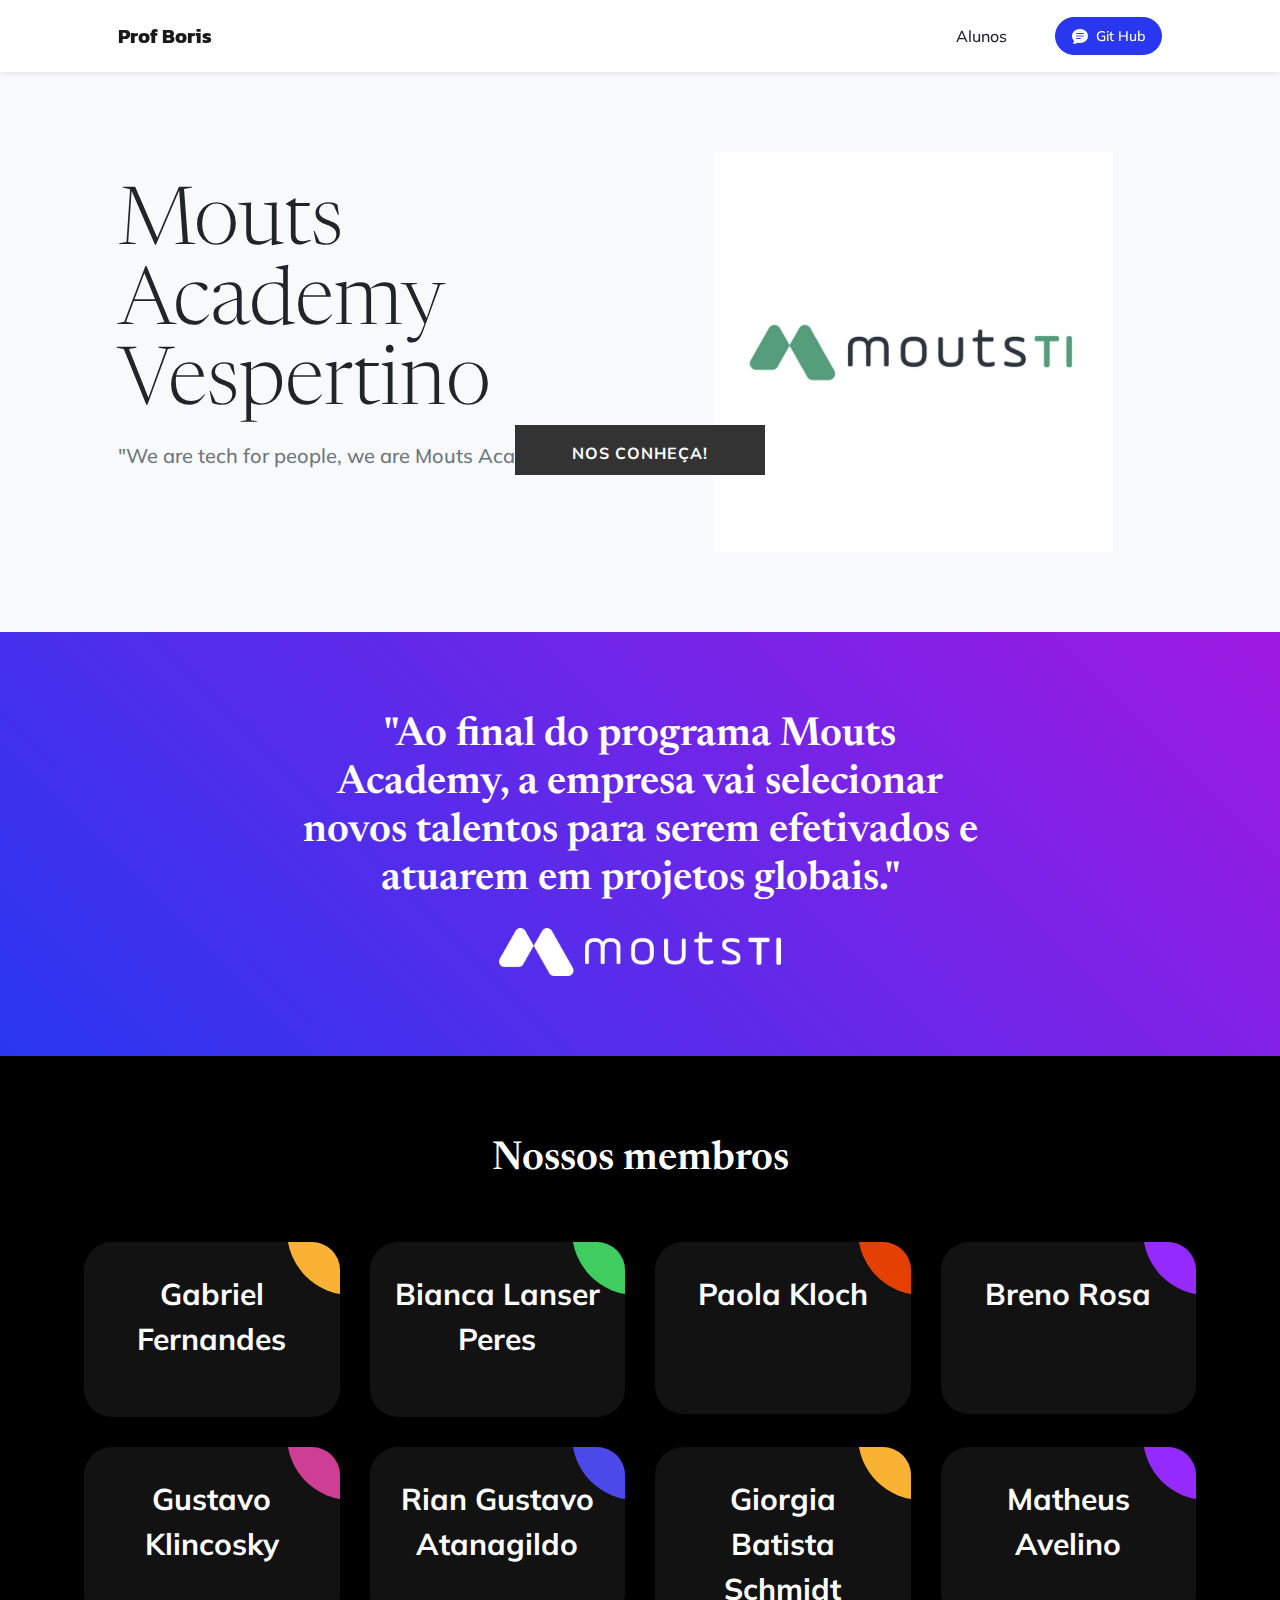
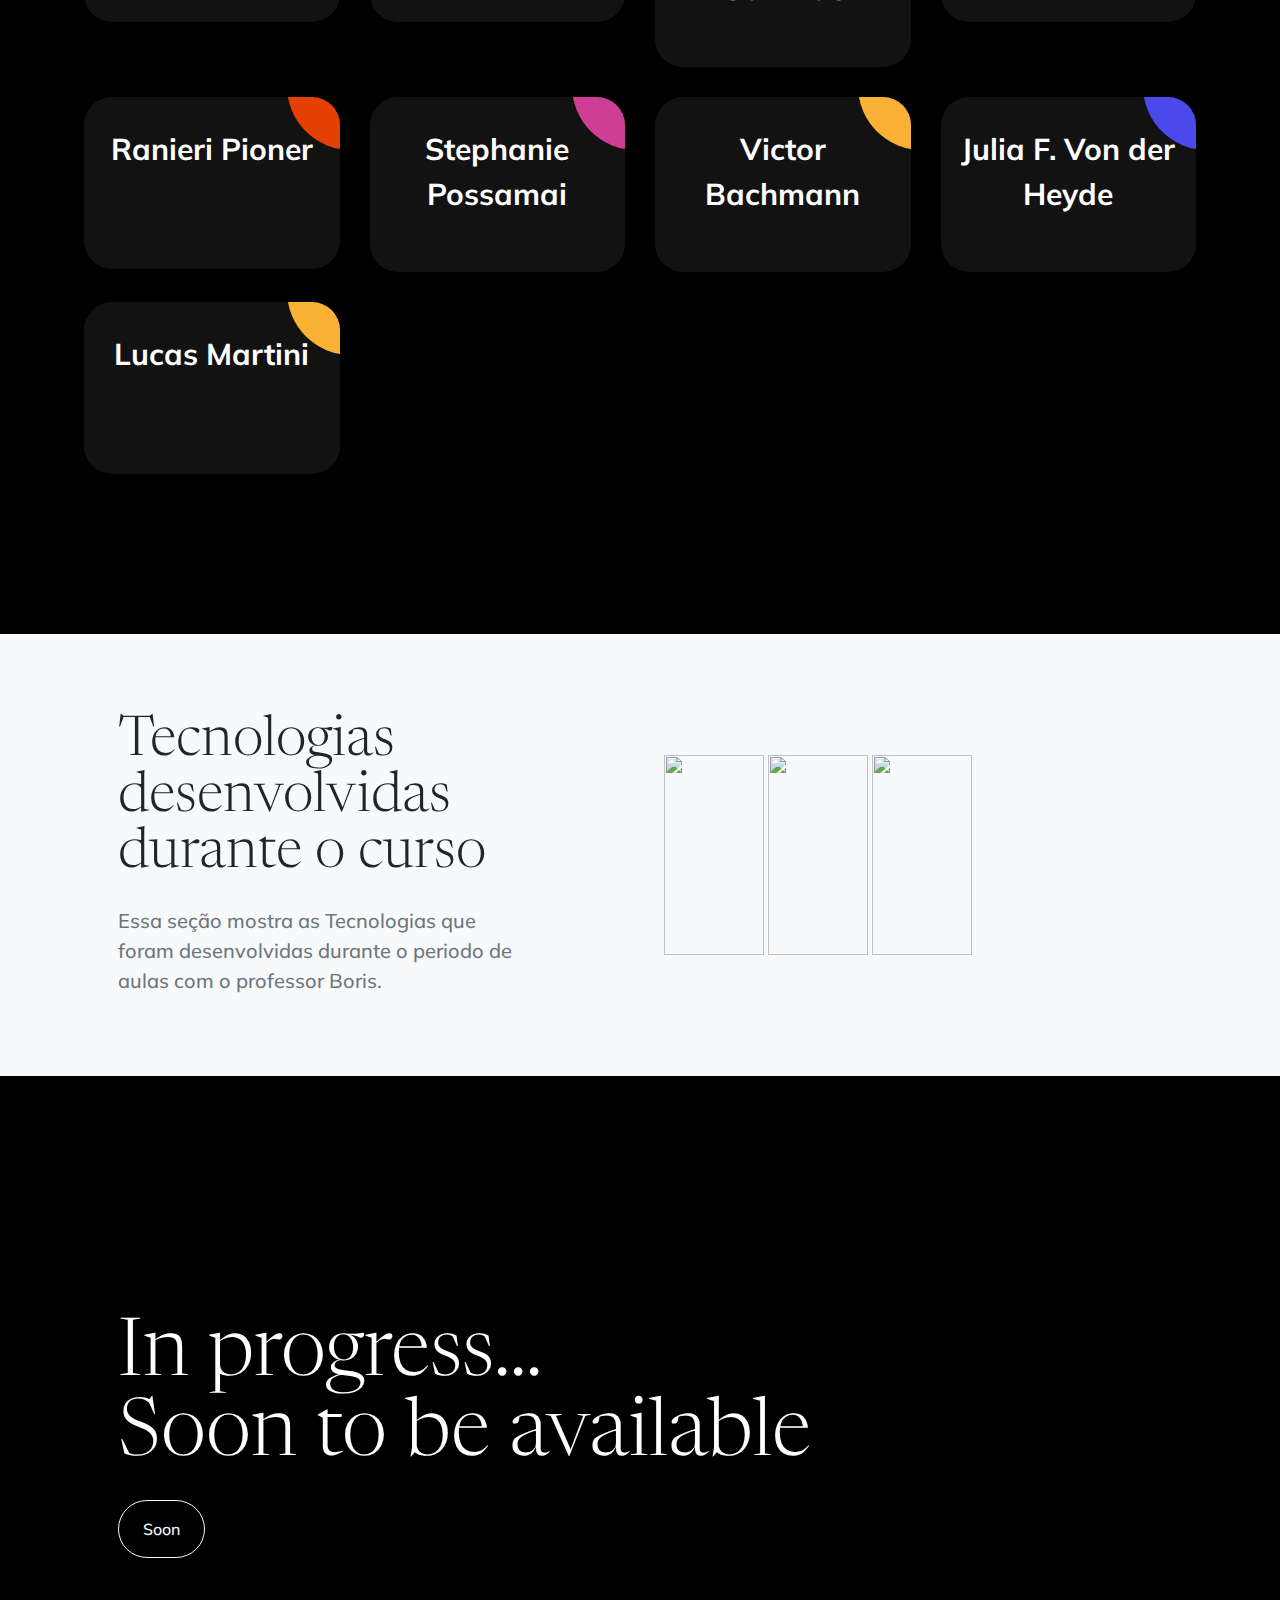
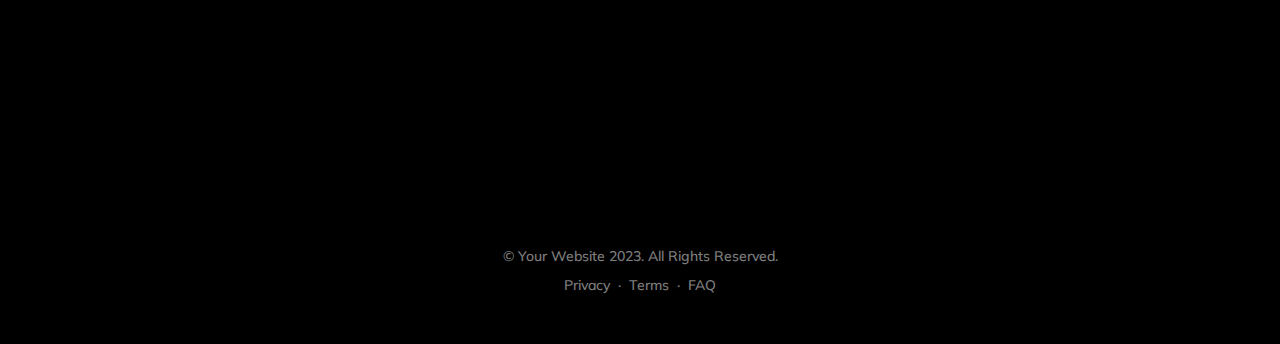
==== index.html @ e44d29c8 "style: initial commit" ====
<!DOCTYPE html>
<html lang="en">
    <head>
        <meta charset="utf-8" />
        <meta name="viewport" content="width=device-width, initial-scale=1, shrink-to-fit=no" />
        <meta name="description" content="" />
        <meta name="author" content="Gabriel Fernandes, Paola Kloch, Bianca Lanser Peres" />
        <title>Mouts Academy</title>
        <link rel="icon" type="image/x-icon" href="assets/img/moutslogo.jpg" />
        <!-- Bootstrap icons-->
        <link href="https://cdn.jsdelivr.net/npm/bootstrap-icons@1.5.0/font/bootstrap-icons.css" rel="stylesheet" />
        <!-- Google fonts-->
        <link rel="preconnect" href="https://fonts.gstatic.com" />
        <link href="https://fonts.googleapis.com/css2?family=Newsreader:ital,wght@0,600;1,600&amp;display=swap" rel="stylesheet" />
        <link href="https://fonts.googleapis.com/css2?family=Mulish:ital,wght@0,300;0,500;0,600;0,700;1,300;1,500;1,600;1,700&amp;display=swap" rel="stylesheet" />
        <link href="https://fonts.googleapis.com/css2?family=Kanit:ital,wght@0,400;1,400&amp;display=swap" rel="stylesheet" />
        <link rel="stylesheet" type='text/css' href="https://cdn.jsdelivr.net/gh/devicons/devicon@latest/devicon.min.css" />

        <!-- Core theme CSS (includes Bootstrap)-->
        <link href="css/styles.css" rel="stylesheet" />
    </head>
    <body id="page-top">
        <!-- Navigation-->
        <nav class="navbar navbar-expand-lg navbar-light fixed-top shadow-sm" id="mainNav">
            <div class="container px-5">
                <a class="navbar-brand fw-bold" href="#page-top">Prof Boris</a>
                <button class="navbar-toggler" type="button" data-bs-toggle="collapse" data-bs-target="#navbarResponsive" aria-controls="navbarResponsive" aria-expanded="false" aria-label="Toggle navigation">
                    Mais
                    <i class="bi-list"></i>
                </button>
                <div class="collapse navbar-collapse" id="navbarResponsive">
                    <ul class="navbar-nav ms-auto me-4 my-3 my-lg-0">
                        <li class="nav-item"><a class="nav-link me-lg-3" href="#students">Alunos</a></li>
                    </ul>
                    <button class="btn btn-primary rounded-pill px-3 mb-2 mb-lg-0" data-bs-toggle="modal" data-bs-target="#feedbackModal">
                        <span class="d-flex align-items-center">
                            <i class="bi-chat-text-fill me-2"></i>
                            <span class="small">Git Hub</span>
                        </span>
                    </button>
                </div>
            </div>
        </nav>
        <!-- Mashead header-->
        <header class="masthead">
            <div class="container px-5">
                <div class="row gx-5 align-items-center">
                    <div class="col-lg-6">
                        <!-- Mashead text and app badges-->
                        <div class="mb-5 mb-lg-0 text-center text-lg-start">
                            <h1 class="display-1 lh-1 mb-3">Mouts Academy Vespertino</h1>
                            <p class="lead fw-normal text-muted mb-5">"We are tech for people, we are Mouts Academy"</p>
                            <div class="d-flex flex-column flex-lg-row align-items-center">
                                <div class="wrapper">
                                    <div class="link_wrapper">
                                      <a href="#students" id="main-btn">Nos conheça!</a>
                                      <div class="icon">
                                        <svg xmlns="http://www.w3.org/2000/svg" viewBox="0 0 268.832 268.832">
                                          <path d="M265.17 125.577l-80-80c-4.88-4.88-12.796-4.88-17.677 0-4.882 4.882-4.882 12.796 0 17.678l58.66 58.66H12.5c-6.903 0-12.5 5.598-12.5 12.5 0 6.903 5.597 12.5 12.5 12.5h213.654l-58.66 58.662c-4.88 4.882-4.88 12.796 0 17.678 2.44 2.44 5.64 3.66 8.84 3.66s6.398-1.22 8.84-3.66l79.997-80c4.883-4.882 4.883-12.796 0-17.678z"/>
                                        </svg>
                                      </div>
                                    </div>
                                    
                                  </div>
                            </div>
                        </div>
                    </div>
                    <div class="col-lg-6 d-flex justify-content-center">
                        <!-- Masthead device mockup feature-->
                        <img class="logo" src="./assets/img/moutslogo.jpg" alt="">
                    </div>
                </div>
            </div>
        </header>
        <!-- Quote/testimonial aside-->
        <aside class="text-center bg-gradient-primary-to-secondary">
            <div class="container px-5">
                <div class="row gx-5 justify-content-center">
                    <div class="col-xl-8">
                        <div class="h2 fs-1 text-white mb-4">"Ao final do programa Mouts Academy, a empresa vai selecionar novos talentos para serem efetivados e atuarem em projetos globais."</div>
                        <img src="assets/img/mouts-logo.png" alt="..." style="height: 3rem" />
                    </div>
                </div>
            </div>
        </aside>
        <!-- App features section-->
        <section class="text-center" id="students">
            <h1 class="text-white">Nossos membros</h1>
            <div class="ag-format-container">
                <div class="ag-courses_box">
                  <div class="ag-courses_item">
                    <a href="#" class="ag-courses-item_link">
                      <div class="ag-courses-item_bg"></div>
              
                      <div class="ag-courses-item_title">
                        Gabriel Fernandes
                      </div>
                    </a>
                  </div>
              
                  <div class="ag-courses_item">
                    <a href="#" class="ag-courses-item_link">
                      <div class="ag-courses-item_bg"></div>
              
                      <div class="ag-courses-item_title">
                        Bianca Lanser Peres
                      </div>
                    </a>
                  </div>
              
                  <div class="ag-courses_item">
                    <a href="#" class="ag-courses-item_link">
                      <div class="ag-courses-item_bg"></div>
              
                      <div class="ag-courses-item_title">
                        Paola Kloch
                      </div>
                    </a>
                  </div>
              
                  <div class="ag-courses_item">
                    <a href="#" class="ag-courses-item_link">
                      <div class="ag-courses-item_bg"></div>
                      <div class="ag-courses-item_title">
                        Breno Rosa
                      </div>
                    </a>
                  </div>
              
                  <div class="ag-courses_item">
                    <a href="#" class="ag-courses-item_link">
                      <div class="ag-courses-item_bg"></div>
                      <div class="ag-courses-item_title">
                        Gustavo Klincosky
                      </div>
                    </a>
                  </div>
              
                  <div class="ag-courses_item">
                    <a href="#" class="ag-courses-item_link">
                      <div class="ag-courses-item_bg"></div>
                      <div class="ag-courses-item_title">
                        Rian Gustavo Atanagildo
                      </div>
                    </a>
                  </div>
              
                  <div class="ag-courses_item">
                    <a href="#" class="ag-courses-item_link">
                      <div class="ag-courses-item_bg">
                      </div>
                      <div class="ag-courses-item_title">
                        Giorgia Batista Schmidt
                      </div>
                    </a>
                  </div>
              
                  <div class="ag-courses_item">
                    <a href="#" class="ag-courses-item_link">
                      <div class="ag-courses-item_bg"></div>
                      <div class="ag-courses-item_title">
                        Matheus Avelino
                      </div>
                    </a>
                  </div>
                  <div class="ag-courses_item">
                    <a href="#" class="ag-courses-item_link">
                      <div class="ag-courses-item_bg"></div>
                      <div class="ag-courses-item_title">
                        Ranieri Pioner
                      </div>
                    </a>
                  </div>
              
                  <div class="ag-courses_item">
                    <a href="#" class="ag-courses-item_link">
                      <div class="ag-courses-item_bg"></div>
                      <div class="ag-courses-item_title">
                        Stephanie Possamai
                      </div>
                    </a>
                  </div>
              
                  <div class="ag-courses_item">
                    <a href="#" class="ag-courses-item_link">
                      <div class="ag-courses-item_bg">
                      </div>
                      <div class="ag-courses-item_title">
                        Victor Bachmann
                      </div>
                    </a>
                  </div>
              
                  <div class="ag-courses_item">
                    <a href="#" class="ag-courses-item_link">
                      <div class="ag-courses-item_bg"></div>
              
                      <div class="ag-courses-item_title">
                        Julia F. Von der Heyde
                      </div>
                    </a>
                  </div>
                  <div class="ag-courses_item">
                    <a href="#" class="ag-courses-item_link">
                      <div class="ag-courses-item_bg"></div>
              
                      <div class="ag-courses-item_title">
                        Lucas Martini
                      </div>
                    </a>
                  </div>
              
                </div>
              </div>
        </section>
        <!-- Basic features section-->
        <section class="bg-light">
            <div class="container px-5">
                <div class="row gx-5 align-items-center justify-content-center justify-content-lg-between">
                    <div class="col-12 col-lg-5">
                        <h2 class="display-4 lh-1 mb-4">Tecnologias desenvolvidas durante o curso</h2>
                        <p class="lead fw-normal text-muted mb-5 mb-lg-0">Essa seção mostra as Tecnologias que foram desenvolvidas durante o periodo de aulas com o professor Boris.</p>
                    </div>
                    <div class="col-sm-8 col-md-6">
                        <img class="myicon" src="https://cdn.jsdelivr.net/gh/devicons/devicon@latest/icons/html5/html5-original.svg" />
                        <img class="myicon"src="https://cdn.jsdelivr.net/gh/devicons/devicon@latest/icons/css3/css3-original.svg" />

                        <img class="myicon" src="https://cdn.jsdelivr.net/gh/devicons/devicon@latest/icons/javascript/javascript-original.svg" />

                    </div>
                </div>
            </div>
        </section>
        <!-- Call to action section-->
        <section class="cta">
            <div class="cta-content">
                <div class="container px-5">
                    <h2 class="text-white display-1 lh-1 mb-4">
                        In progress...
                        <br />
                        Soon to be available
                    </h2>
                    <a class="btn btn-outline-light py-3 px-4 rounded-pill" href="#" target="">Soon</a>
                </div>
            </div>
        </section>
        <!-- App badge section-->
        <!-- Footer-->
        <footer class="bg-black text-center py-5">
            <div class="container px-5">
                <div class="text-white-50 small">
                    <div class="mb-2">&copy; Your Website 2023. All Rights Reserved.</div>
                    <a href="#!">Privacy</a>
                    <span class="mx-1">&middot;</span>
                    <a href="#!">Terms</a>
                    <span class="mx-1">&middot;</span>
                    <a href="#!">FAQ</a>
                </div>
            </div>
        </footer>
        <!-- Feedback Modal-->
        <!-- Bootstrap core JS-->
        <script src="https://cdn.jsdelivr.net/npm/bootstrap@5.2.3/dist/js/bootstrap.bundle.min.js"></script>
        <!-- Core theme JS-->
        <script src="js/scripts.js"></script>
        <!-- * * * * * * * * * * * * * * * * * * * * * * * * * * * * * * * * * * * * * * * *-->
        <!-- * *                               SB Forms JS                               * *-->
        <!-- * * Activate your form at https://startbootstrap.com/solution/contact-forms * *-->
        <!-- * * * * * * * * * * * * * * * * * * * * * * * * * * * * * * * * * * * * * * * *-->
        <script src="https://cdn.startbootstrap.com/sb-forms-latest.js"></script>
    </body>
</html>
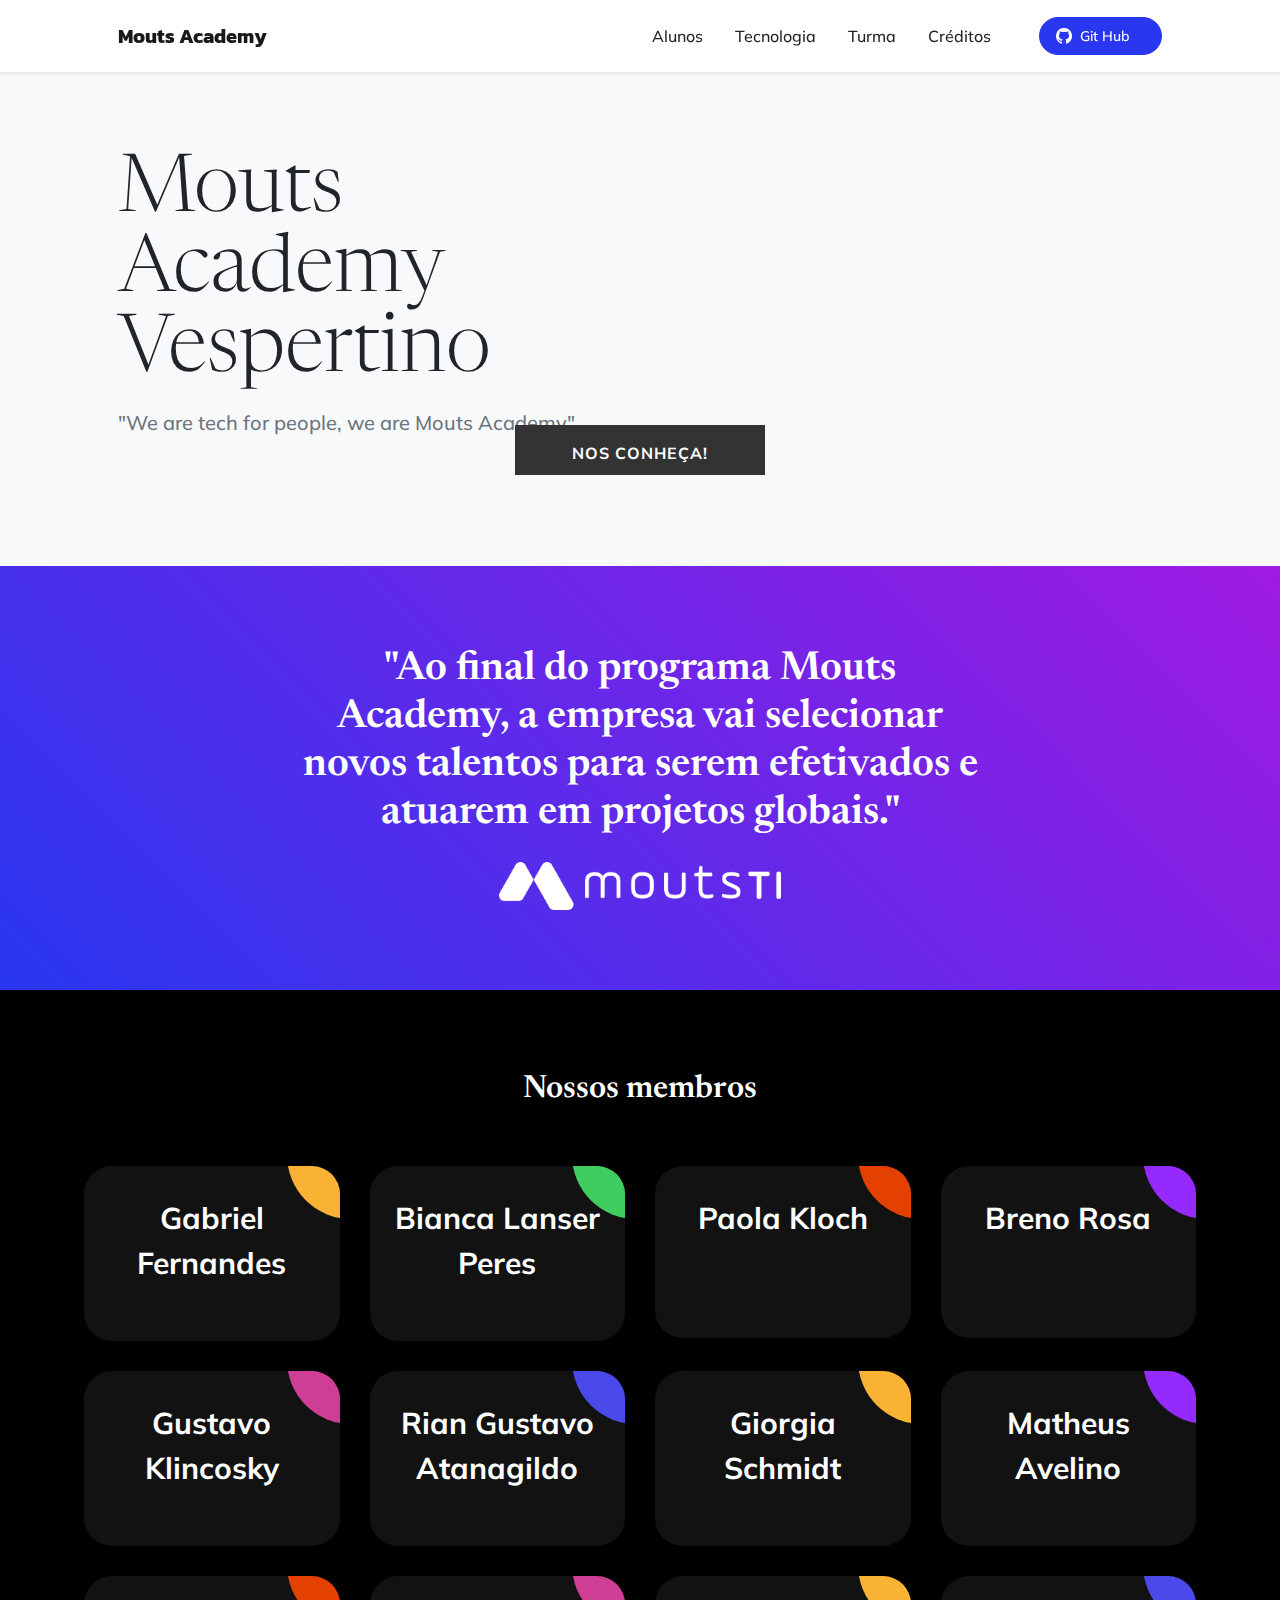
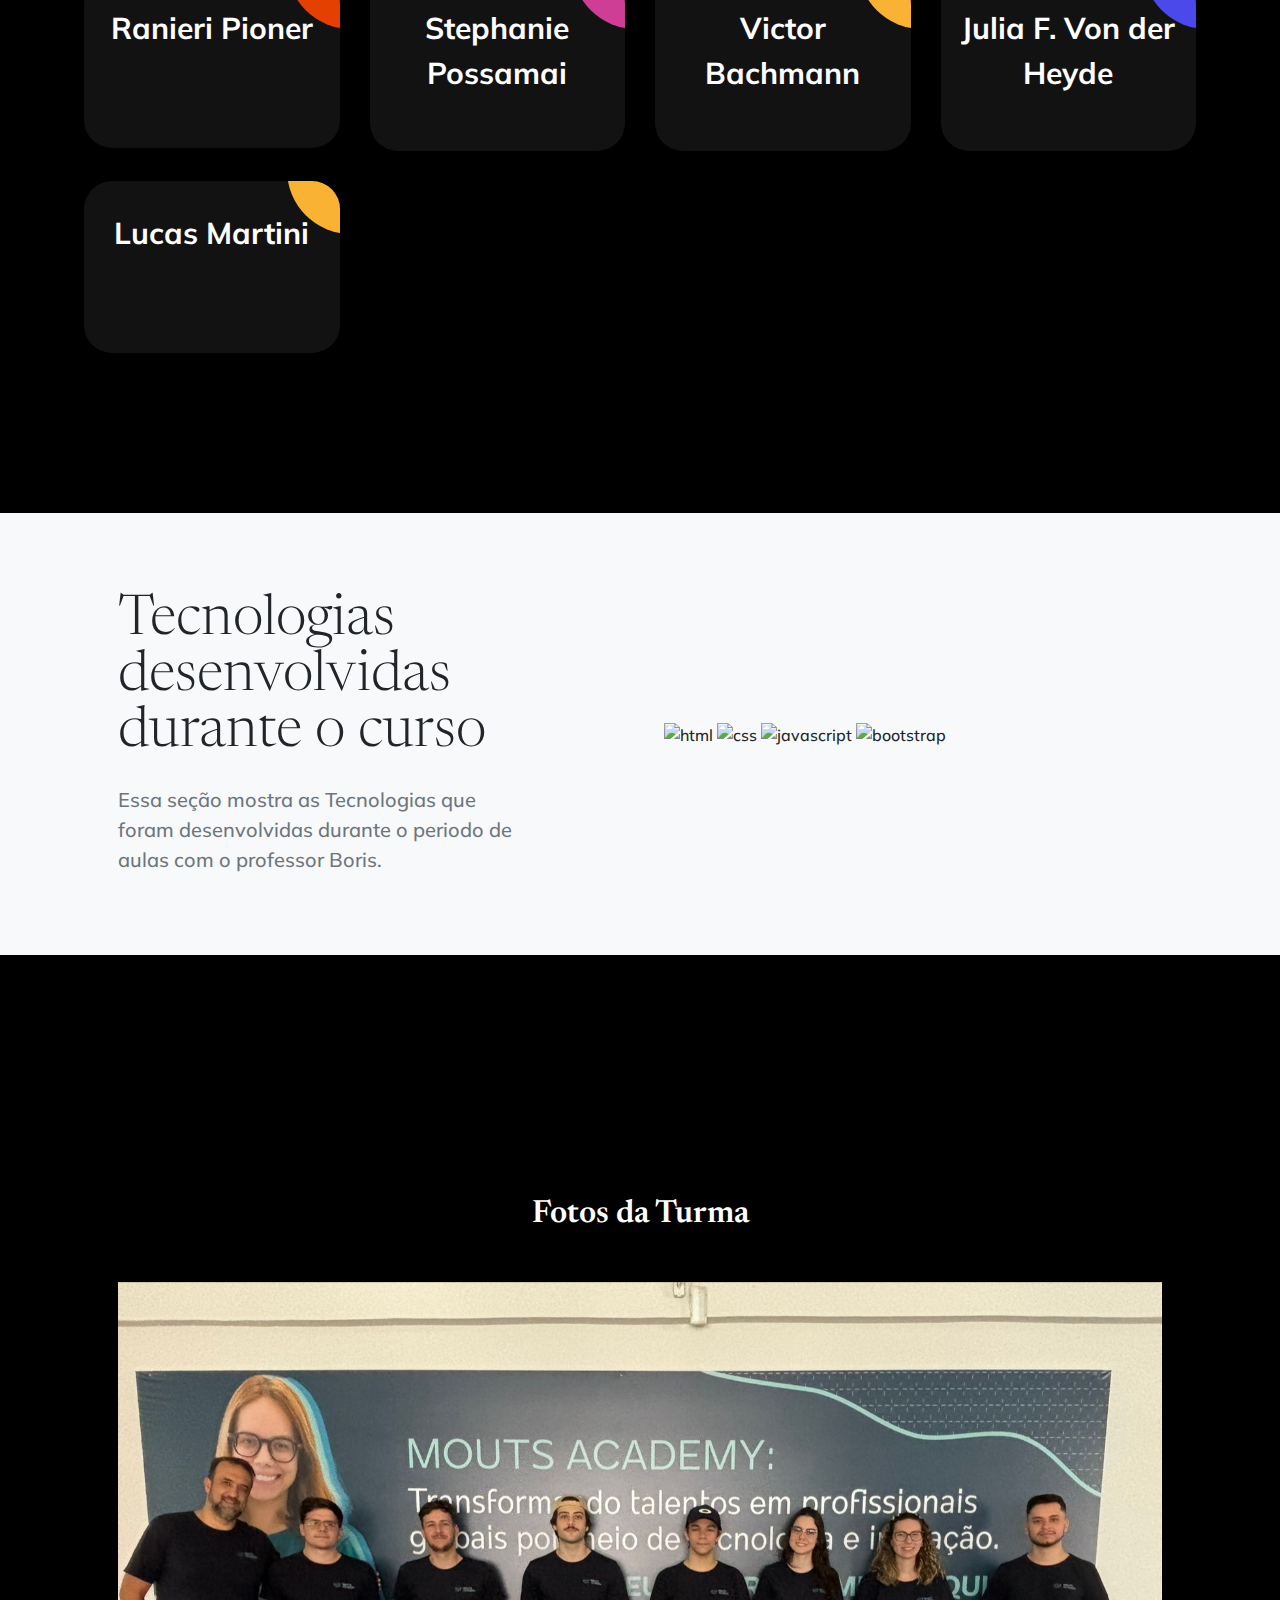
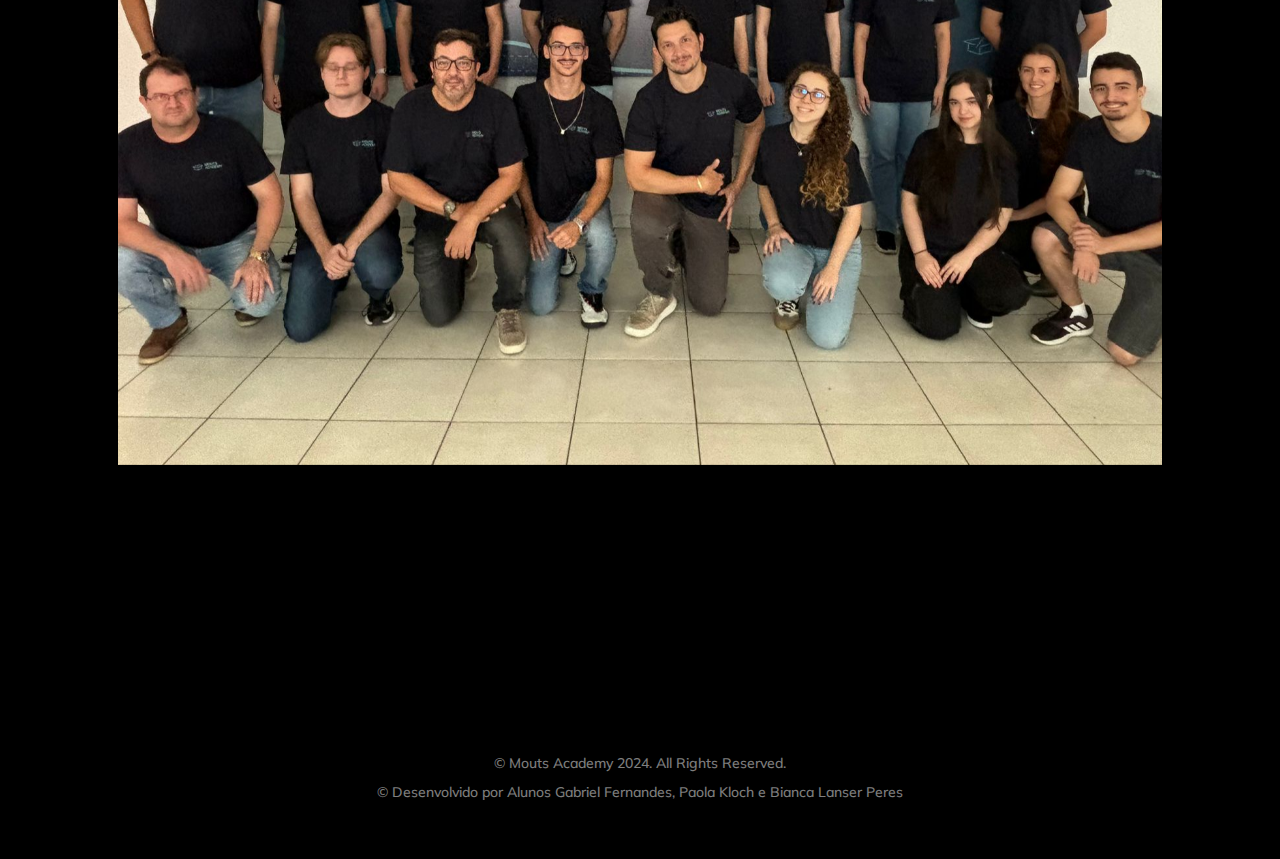
==== commit 8064c2c0: "pages" ====
--- a/index.html
+++ b/index.html
@@ -1,272 +1,252 @@
 <!DOCTYPE html>
-<html lang="en">
-    <head>
-        <meta charset="utf-8" />
-        <meta name="viewport" content="width=device-width, initial-scale=1, shrink-to-fit=no" />
-        <meta name="description" content="" />
-        <meta name="author" content="Gabriel Fernandes, Paola Kloch, Bianca Lanser Peres" />
-        <title>Mouts Academy</title>
-        <link rel="icon" type="image/x-icon" href="assets/img/moutslogo.jpg" />
-        <!-- Bootstrap icons-->
-        <link href="https://cdn.jsdelivr.net/npm/bootstrap-icons@1.5.0/font/bootstrap-icons.css" rel="stylesheet" />
-        <!-- Google fonts-->
-        <link rel="preconnect" href="https://fonts.gstatic.com" />
-        <link href="https://fonts.googleapis.com/css2?family=Newsreader:ital,wght@0,600;1,600&amp;display=swap" rel="stylesheet" />
-        <link href="https://fonts.googleapis.com/css2?family=Mulish:ital,wght@0,300;0,500;0,600;0,700;1,300;1,500;1,600;1,700&amp;display=swap" rel="stylesheet" />
-        <link href="https://fonts.googleapis.com/css2?family=Kanit:ital,wght@0,400;1,400&amp;display=swap" rel="stylesheet" />
-        <link rel="stylesheet" type='text/css' href="https://cdn.jsdelivr.net/gh/devicons/devicon@latest/devicon.min.css" />
-
-        <!-- Core theme CSS (includes Bootstrap)-->
-        <link href="css/styles.css" rel="stylesheet" />
-    </head>
-    <body id="page-top">
-        <!-- Navigation-->
-        <nav class="navbar navbar-expand-lg navbar-light fixed-top shadow-sm" id="mainNav">
-            <div class="container px-5">
-                <a class="navbar-brand fw-bold" href="#page-top">Prof Boris</a>
-                <button class="navbar-toggler" type="button" data-bs-toggle="collapse" data-bs-target="#navbarResponsive" aria-controls="navbarResponsive" aria-expanded="false" aria-label="Toggle navigation">
-                    Mais
-                    <i class="bi-list"></i>
-                </button>
-                <div class="collapse navbar-collapse" id="navbarResponsive">
-                    <ul class="navbar-nav ms-auto me-4 my-3 my-lg-0">
-                        <li class="nav-item"><a class="nav-link me-lg-3" href="#students">Alunos</a></li>
-                    </ul>
-                    <button class="btn btn-primary rounded-pill px-3 mb-2 mb-lg-0" data-bs-toggle="modal" data-bs-target="#feedbackModal">
+<html lang="pt-br">
+<head>
+    <meta charset="utf-8" />
+    <meta name="viewport" content="width=device-width, initial-scale=1, shrink-to-fit=no" />
+    <meta name="description" content="A Mouts Academy oferece treinamentos e programas de desenvolvimento em tecnologia, preparando alunos para oportunidades globais." />
+    <meta name="keywords" content="Mouts Academy, Mouts TI, Mouts, treinamento em tecnologia, desenvolvimento, educação, programação, aprendizado, cursos online, habilidades digitais, tecnologia da informação, inovação, carreira em tecnologia, transformação digital, certificação em TI, bootcamp, projetos de tecnologia, networking profissional, mentoria em tecnologia, competências técnicas, capacitação profissional, desenvolvimento de software, design de interfaces, inteligência artificial, ciência de dados, empreendedorismo digital, trabalho remoto, habilidades de programação, gestão de projetos, marketing digital, segurança cibernética" />
+    <meta name="author" content="Gabriel Fernandes, Paola Kloch, Bianca Lanser Peres" />
+    <meta property="og:image" content="https://encrypted-tbn0.gstatic.com/images?q=tbn:ANd9GcQzJHHLKTnDO93EitBZT8dxDH5F5cVsyZ_MMw&s">
+    <meta name="title" property="og:title" content="http://professorboris.com.br/">
+    <meta property="og:image:type" content="image/png">
+    <meta property="og:image:width" content="436">
+    <meta property="og:image:height" content="228">
+    <meta property="og:description" content="O programa do Mouts Academy oferece uma oportunidade única para formar desenvolvedores com o objetivo de trabalhar em projetos globais. Com 8 anos de mercado, a Mouts oferece uma série de serviços desde terceirização de serviços de software para auxiliar a sua empresa a construir um sistema moderno e competitivo.">
+    <meta name="msapplication-TileColor" content="#00a300">
+    <meta name="theme-color" content="#ffffff">
+    <title>Mouts Academy</title>
+    <link rel="icon" type="image/x-icon" href="/img/mouts_logo.ico" />
+    <link href="https://cdn.jsdelivr.net/npm/bootstrap-icons@1.5.0/font/bootstrap-icons.css" rel="stylesheet" />
+    <link rel="preconnect" href="https://fonts.gstatic.com" />
+    <link href="https://fonts.googleapis.com/css2?family=Newsreader:ital,wght@0,600;1,600&amp;display=swap" rel="stylesheet" />
+    <link href="https://fonts.googleapis.com/css2?family=Mulish:ital,wght@0,300;0,500;0,600;0,700;1,300;1,500;1,600;1,700&amp;display=swap" rel="stylesheet" />
+    <link href="https://fonts.googleapis.com/css2?family=Kanit:ital,wght@0,400;1,400&amp;display=swap" rel="stylesheet" />
+    <link rel="stylesheet" type='text/css' href="https://cdn.jsdelivr.net/gh/devicons/devicon@latest/devicon.min.css" />
+    <link href="css/styles.css" rel="stylesheet" type="text/css" />
+</head>
+<body id="page-top">
+    <nav class="navbar navbar-expand-lg navbar-light fixed-top shadow-sm" id="mainNav">
+        <div class="container px-5">
+            <a rel="noopener noreferrer" class="navbar-brand fw-bold" href="#page-top">Mouts Academy</a>
+            <button class="navbar-toggler" type="button" data-bs-toggle="collapse" data-bs-target="#navbarResponsive" aria-controls="navbarResponsive" aria-expanded="false" aria-label="Toggle navigation">
+                Mais
+                <i class="bi-list"></i>
+            </button>
+            <div class="collapse navbar-collapse" id="navbarResponsive">
+                <ul class="navbar-nav ms-auto me-4 my-3 my-lg-0">
+                    <li class="nav-item"><a rel="noopener noreferrer" class="nav-link me-lg-3" href="#students">Alunos</a></li>
+                    <li class="nav-item"><a rel="noopener noreferrer" class="nav-link me-lg-3" href="#tecnologia">Tecnologia</a></li>
+                    <li class="nav-item"><a rel="noopener noreferrer" class="nav-link me-lg-3" href="#turma">Turma</a></li>
+                    <li class="nav-item"><a rel="noopener noreferrer" class="nav-link me-lg-3" href="#creditos">Créditos</a></li>
+                </ul>
+                <button class="btn btn-primary rounded-pill px-3 mb-2 mb-lg-0" data-bs-toggle="modal" data-bs-target="#feedbackModal">
+                    <a rel="noopener noreferrer" class="nav-link me-lg-3" href="https://github.com/BiaLanser/mouts-portfolio-alunos-boris" target="_blank">
                         <span class="d-flex align-items-center">
-                            <i class="bi-chat-text-fill me-2"></i>
+                            <i class="bi-github me-2"></i>
                             <span class="small">Git Hub</span>
                         </span>
-                    </button>
-                </div>
-            </div>
-        </nav>
-        <!-- Mashead header-->
-        <header class="masthead">
-            <div class="container px-5">
-                <div class="row gx-5 align-items-center">
-                    <div class="col-lg-6">
-                        <!-- Mashead text and app badges-->
-                        <div class="mb-5 mb-lg-0 text-center text-lg-start">
-                            <h1 class="display-1 lh-1 mb-3">Mouts Academy Vespertino</h1>
-                            <p class="lead fw-normal text-muted mb-5">"We are tech for people, we are Mouts Academy"</p>
-                            <div class="d-flex flex-column flex-lg-row align-items-center">
-                                <div class="wrapper">
-                                    <div class="link_wrapper">
-                                      <a href="#students" id="main-btn">Nos conheça!</a>
-                                      <div class="icon">
+                    </a>
+                </button>
+            </div>
+        </div>
+    </nav>
+    <header class="masthead">
+        <div class="container px-5">
+            <div class="row gx-5 align-items-center">
+                <div class="col-lg-6">
+                    <div class="mb-5 mb-lg-0 text-center text-lg-start">
+                        <h1 class="display-1 lh-1 mb-3">Mouts Academy Vespertino</h1>
+                        <p class="lead fw-normal text-muted mb-5">"We are tech for people, we are Mouts Academy"</p>
+                        <div class="d-flex flex-column justify-content-center align-items-center">
+                            <div class="wrapper">
+                                <div class="link_wrapper">
+                                    <a rel="noopener noreferrer" href="#students" id="main-btn">Nos conheça!</a>
+                                    <div class="icon">
                                         <svg xmlns="http://www.w3.org/2000/svg" viewBox="0 0 268.832 268.832">
-                                          <path d="M265.17 125.577l-80-80c-4.88-4.88-12.796-4.88-17.677 0-4.882 4.882-4.882 12.796 0 17.678l58.66 58.66H12.5c-6.903 0-12.5 5.598-12.5 12.5 0 6.903 5.597 12.5 12.5 12.5h213.654l-58.66 58.662c-4.88 4.882-4.88 12.796 0 17.678 2.44 2.44 5.64 3.66 8.84 3.66s6.398-1.22 8.84-3.66l79.997-80c4.883-4.882 4.883-12.796 0-17.678z"/>
+                                            <path d="M265.17 125.577l-80-80c-4.88-4.88-12.796-4.88-17.677 0-4.882 4.882-4.882 12.796 0 17.678l58.66 58.66H12.5c-6.903 0-12.5 5.598-12.5 12.5 0 6.903 5.597 12.5 12.5 12.5h213.654l-58.66 58.662c-4.88 4.882-4.88 12.796 0 17.678 2.44 2.44 5.64 3.66 8.84 3.66s6.398-1.22 8.84-3.66l79.997-80c4.883-4.882 4.883-12.796 0-17.678z"/>
                                         </svg>
-                                      </div>
                                     </div>
-                                    
-                                  </div>
+                                </div>
                             </div>
                         </div>
                     </div>
-                    <div class="col-lg-6 d-flex justify-content-center">
-                        <!-- Masthead device mockup feature-->
-                        <img class="logo" src="./assets/img/moutslogo.jpg" alt="">
+                </div>
+                <div class="col-lg-6 mt-5 d-flex justify-content-center">
+                    <img src="./assets/img/logo verde.png" alt="">
+                </div>
+            </div>
+        </div>
+    </header>
+    <aside class="text-center bg-gradient-primary-to-secondary">
+        <div class="container px-5">
+            <div class="row gx-5 justify-content-center">
+                <div class="col-xl-8">
+                    <div class="h2 fs-1 text-white mb-4">"Ao final do programa Mouts Academy, a empresa vai selecionar novos talentos para serem efetivados e atuarem em projetos globais."</div>
+                    <img src="assets/img/mouts-logo.png" alt="..." style="height: 3rem" />
+                </div>
+            </div>
+        </div>
+    </aside>
+    <!-- App features section-->
+<section class="text-center" id="students" aria-labelledby="students-heading">
+  <h2 class="text-white" id="students-heading">Nossos membros</h2>
+  <div class="ag-format-container" role="group" aria-label="Lista de membros da Mouts Academy">
+      <div class="ag-courses_box">
+          <div class="ag-courses_item" role="listitem" aria-labelledby="member-gabriel">
+              <a rel="noopener noreferrer" target="_blank" href="#" class="ag-courses-item_link" aria-label="Detalhes sobre Gabriel Fernandes">
+                  <div class="ag-courses-item_bg"></div>
+                  <div class="ag-courses-item_title" id="member-gabriel">
+                      Gabriel Fernandes
+                  </div>
+              </a>
+          </div>
+          <div class="ag-courses_item" role="listitem" aria-labelledby="member-bianca">
+              <a rel="noopener noreferrer target="_blank"" href="#" class="ag-courses-item_link" aria-label="Detalhes sobre Bianca Lanser Peres">
+                  <div class="ag-courses-item_bg"></div>
+                  <div class="ag-courses-item_title" id="member-bianca">
+                      Bianca Lanser Peres
+                  </div>
+              </a>
+          </div>
+          <div class="ag-courses_item" role="listitem" aria-labelledby="member-paola">
+              <a rel="noopener noreferrer" href="#"  target="_blank" class="ag-courses-item_link" aria-label="Detalhes sobre Paola Kloch">
+                  <div class="ag-courses-item_bg"></div>
+                  <div class="ag-courses-item_title" id="member-paola">
+                      Paola Kloch
+                  </div>
+              </a>
+          </div>
+          <div class="ag-courses_item" role="listitem" aria-labelledby="member-breno">
+              <a rel="noopener noreferrer" href="#" target="_blank" class="ag-courses-item_link" aria-label="Detalhes sobre Breno Rosa">
+                  <div class="ag-courses-item_bg"></div>
+                  <div class="ag-courses-item_title" id="member-breno">
+                      Breno Rosa
+                  </div>
+              </a>
+          </div>
+          <div class="ag-courses_item" role="listitem" aria-labelledby="member-gustavo">
+              <a rel="noopener noreferrer" href="./alunos/Gustavo/Gustavo.html" target="_blank" class="ag-courses-item_link" aria-label="Detalhes sobre Gustavo Klincosky">
+                  <div class="ag-courses-item_bg"></div>
+                  <div class="ag-courses-item_title" id="member-gustavo">
+                      Gustavo Klincosky
+                  </div>
+              </a>
+          </div>
+          <div class="ag-courses_item" role="listitem" aria-labelledby="member-rian">
+              <a rel="noopener noreferrer" target="_blank" href="#" class="ag-courses-item_link" aria-label="Detalhes sobre Rian Gustavo Atanagildo">
+                  <div class="ag-courses-item_bg"></div>
+                  <div class="ag-courses-item_title" id="member-rian">
+                      Rian Gustavo Atanagildo
+                  </div>
+              </a>
+          </div>
+          <div class="ag-courses_item" role="listitem" aria-labelledby="member-giorgia">
+              <a rel="noopener noreferrer" href="#" target="_blank" class="ag-courses-item_link" aria-label="Detalhes sobre Giorgia Schmidt">
+                  <div class="ag-courses-item_bg"></div>
+                  <div class="ag-courses-item_title" id="member-giorgia">
+                      Giorgia Schmidt
+                  </div>
+              </a>
+          </div>
+          <div class="ag-courses_item" role="listitem" aria-labelledby="member-matheus">
+              <a rel="noopener noreferrer" href="#" target="_blank" class="ag-courses-item_link" aria-label="Detalhes sobre Matheus Avelino">
+                  <div class="ag-courses-item_bg"></div>
+                  <div class="ag-courses-item_title" id="member-matheus">
+                      Matheus Avelino
+                  </div>
+              </a>
+          </div>
+          <div class="ag-courses_item" role="listitem" aria-labelledby="member-ranieri">
+              <a rel="noopener noreferrer" href="#" target="_blank" class="ag-courses-item_link" aria-label="Detalhes sobre Ranieri Pioner">
+                  <div class="ag-courses-item_bg"></div>
+                  <div class="ag-courses-item_title" id="member-ranieri">
+                      Ranieri Pioner
+                  </div>
+              </a>
+          </div>
+          <div class="ag-courses_item" role="listitem" aria-labelledby="member-stephanie">
+              <a rel="noopener noreferrer" href="#" target="_blank" class="ag-courses-item_link" aria-label="Detalhes sobre Stephanie Possamai">
+                  <div class="ag-courses-item_bg"></div>
+                  <div class="ag-courses-item_title" id="member-stephanie">
+                      Stephanie Possamai
+                  </div>
+              </a>
+          </div>
+          <div class="ag-courses_item" role="listitem" aria-labelledby="member-victor">
+              <a rel="noopener noreferrer" href="#" target="_blank" class="ag-courses-item_link" aria-label="Detalhes sobre Victor Bachmann">
+                  <div class="ag-courses-item_bg"></div>
+                  <div class="ag-courses-item_title" id="member-victor">
+                      Victor Bachmann
+                  </div>
+              </a>
+          </div>
+          <div class="ag-courses_item" role="listitem" aria-labelledby="member-julia">
+              <a rel="noopener noreferrer" target="_blank" href="./alunos/Julia/julia_ferreira.html" class="ag-courses-item_link" aria-label="Detalhes sobre Julia F. Von der Heyde">
+                  <div class="ag-courses-item_bg"></div>
+                  <div class="ag-courses-item_title" id="member-julia">
+                      Julia F. Von der Heyde
+                  </div>
+              </a>
+          </div>
+          <div class="ag-courses_item" role="listitem" aria-labelledby="member-lucas">
+              <a rel="noopener noreferrer" href="#" target="_blank" class="ag-courses-item_link" aria-label="Detalhes sobre Lucas Martini">
+                  <div class="ag-courses-item_bg"></div>
+                  <div class="ag-courses-item_title" id="member-lucas">
+                      Lucas Martini
+                  </div>
+              </a>
+          </div>
+      </div>
+  </div>
+</section>
+
+    <section class="bg-light" id="tecnologia">
+        <div class="container px-5">
+            <div class="row gx-5 align-items-center justify-content-center justify-content-lg-between">
+                <div class="col-12 col-lg-5">
+                    <h2 class="display-4 lh-1 mb-4">Tecnologias desenvolvidas durante o curso</h2>
+                    <p class="lead fw-normal text-muted mb-5 mb-lg-0">Essa seção mostra as Tecnologias que foram desenvolvidas durante o periodo de aulas com o professor Boris.</p>
+                </div>
+                <div class="col-sm-8 col-md-6">
+                    <img class="myicon" src="https://cdn.jsdelivr.net/gh/devicons/devicon@latest/icons/html5/html5-original.svg" alt="html" aria-label="html"/>
+                    <img class="myicon" src="https://cdn.jsdelivr.net/gh/devicons/devicon@latest/icons/css3/css3-original.svg" alt="css" aria-label="css"/>
+                    <img class="myicon" src="https://cdn.jsdelivr.net/gh/devicons/devicon@latest/icons/javascript/javascript-original.svg" alt="javascript" aria-label="javascript" />
+                    <img class="myicon"src="https://cdn.jsdelivr.net/gh/devicons/devicon@latest/icons/bootstrap/bootstrap-original.svg" alt="bootstrap" aria-label="boostrap" />
+
+                </div>
+            </div>
+        </div>
+    </section>
+    <section class="cta container">
+        <div class="cta-content text-center">
+            <h2 class="text-white mb-5" id="title">Fotos da Turma</h2>
+            <div class="container px-5"id="turma">
+                <div id="carouselExampleSlidesOnly" class="carousel slide" data-bs-ride="carousel">
+                    <div class="carousel-inner">
+                        <div class="carousel-item active">
+                            <img src="/img/turma.jpeg" class="d-block w-100" alt="...">
+                        </div>
+                        <div class="carousel-item">
+                            <img src="/img/turma2.jpeg" class="d-block w-100" alt="...">
+                        </div>
+                        <div class="carousel-item">
+                            <img src="/img/turma3.jpeg" class="d-block w-100" alt="...">
+                        </div>
                     </div>
                 </div>
             </div>
-        </header>
-        <!-- Quote/testimonial aside-->
-        <aside class="text-center bg-gradient-primary-to-secondary">
-            <div class="container px-5">
-                <div class="row gx-5 justify-content-center">
-                    <div class="col-xl-8">
-                        <div class="h2 fs-1 text-white mb-4">"Ao final do programa Mouts Academy, a empresa vai selecionar novos talentos para serem efetivados e atuarem em projetos globais."</div>
-                        <img src="assets/img/mouts-logo.png" alt="..." style="height: 3rem" />
-                    </div>
-                </div>
-            </div>
-        </aside>
-        <!-- App features section-->
-        <section class="text-center" id="students">
-            <h1 class="text-white">Nossos membros</h1>
-            <div class="ag-format-container">
-                <div class="ag-courses_box">
-                  <div class="ag-courses_item">
-                    <a href="#" class="ag-courses-item_link">
-                      <div class="ag-courses-item_bg"></div>
-              
-                      <div class="ag-courses-item_title">
-                        Gabriel Fernandes
-                      </div>
-                    </a>
-                  </div>
-              
-                  <div class="ag-courses_item">
-                    <a href="#" class="ag-courses-item_link">
-                      <div class="ag-courses-item_bg"></div>
-              
-                      <div class="ag-courses-item_title">
-                        Bianca Lanser Peres
-                      </div>
-                    </a>
-                  </div>
-              
-                  <div class="ag-courses_item">
-                    <a href="#" class="ag-courses-item_link">
-                      <div class="ag-courses-item_bg"></div>
-              
-                      <div class="ag-courses-item_title">
-                        Paola Kloch
-                      </div>
-                    </a>
-                  </div>
-              
-                  <div class="ag-courses_item">
-                    <a href="#" class="ag-courses-item_link">
-                      <div class="ag-courses-item_bg"></div>
-                      <div class="ag-courses-item_title">
-                        Breno Rosa
-                      </div>
-                    </a>
-                  </div>
-              
-                  <div class="ag-courses_item">
-                    <a href="#" class="ag-courses-item_link">
-                      <div class="ag-courses-item_bg"></div>
-                      <div class="ag-courses-item_title">
-                        Gustavo Klincosky
-                      </div>
-                    </a>
-                  </div>
-              
-                  <div class="ag-courses_item">
-                    <a href="#" class="ag-courses-item_link">
-                      <div class="ag-courses-item_bg"></div>
-                      <div class="ag-courses-item_title">
-                        Rian Gustavo Atanagildo
-                      </div>
-                    </a>
-                  </div>
-              
-                  <div class="ag-courses_item">
-                    <a href="#" class="ag-courses-item_link">
-                      <div class="ag-courses-item_bg">
-                      </div>
-                      <div class="ag-courses-item_title">
-                        Giorgia Batista Schmidt
-                      </div>
-                    </a>
-                  </div>
-              
-                  <div class="ag-courses_item">
-                    <a href="#" class="ag-courses-item_link">
-                      <div class="ag-courses-item_bg"></div>
-                      <div class="ag-courses-item_title">
-                        Matheus Avelino
-                      </div>
-                    </a>
-                  </div>
-                  <div class="ag-courses_item">
-                    <a href="#" class="ag-courses-item_link">
-                      <div class="ag-courses-item_bg"></div>
-                      <div class="ag-courses-item_title">
-                        Ranieri Pioner
-                      </div>
-                    </a>
-                  </div>
-              
-                  <div class="ag-courses_item">
-                    <a href="#" class="ag-courses-item_link">
-                      <div class="ag-courses-item_bg"></div>
-                      <div class="ag-courses-item_title">
-                        Stephanie Possamai
-                      </div>
-                    </a>
-                  </div>
-              
-                  <div class="ag-courses_item">
-                    <a href="#" class="ag-courses-item_link">
-                      <div class="ag-courses-item_bg">
-                      </div>
-                      <div class="ag-courses-item_title">
-                        Victor Bachmann
-                      </div>
-                    </a>
-                  </div>
-              
-                  <div class="ag-courses_item">
-                    <a href="#" class="ag-courses-item_link">
-                      <div class="ag-courses-item_bg"></div>
-              
-                      <div class="ag-courses-item_title">
-                        Julia F. Von der Heyde
-                      </div>
-                    </a>
-                  </div>
-                  <div class="ag-courses_item">
-                    <a href="#" class="ag-courses-item_link">
-                      <div class="ag-courses-item_bg"></div>
-              
-                      <div class="ag-courses-item_title">
-                        Lucas Martini
-                      </div>
-                    </a>
-                  </div>
-              
-                </div>
-              </div>
-        </section>
-        <!-- Basic features section-->
-        <section class="bg-light">
-            <div class="container px-5">
-                <div class="row gx-5 align-items-center justify-content-center justify-content-lg-between">
-                    <div class="col-12 col-lg-5">
-                        <h2 class="display-4 lh-1 mb-4">Tecnologias desenvolvidas durante o curso</h2>
-                        <p class="lead fw-normal text-muted mb-5 mb-lg-0">Essa seção mostra as Tecnologias que foram desenvolvidas durante o periodo de aulas com o professor Boris.</p>
-                    </div>
-                    <div class="col-sm-8 col-md-6">
-                        <img class="myicon" src="https://cdn.jsdelivr.net/gh/devicons/devicon@latest/icons/html5/html5-original.svg" />
-                        <img class="myicon"src="https://cdn.jsdelivr.net/gh/devicons/devicon@latest/icons/css3/css3-original.svg" />
-
-                        <img class="myicon" src="https://cdn.jsdelivr.net/gh/devicons/devicon@latest/icons/javascript/javascript-original.svg" />
-
-                    </div>
-                </div>
-            </div>
-        </section>
-        <!-- Call to action section-->
-        <section class="cta">
-            <div class="cta-content">
-                <div class="container px-5">
-                    <h2 class="text-white display-1 lh-1 mb-4">
-                        In progress...
-                        <br />
-                        Soon to be available
-                    </h2>
-                    <a class="btn btn-outline-light py-3 px-4 rounded-pill" href="#" target="">Soon</a>
-                </div>
-            </div>
-        </section>
-        <!-- App badge section-->
-        <!-- Footer-->
-        <footer class="bg-black text-center py-5">
-            <div class="container px-5">
-                <div class="text-white-50 small">
-                    <div class="mb-2">&copy; Your Website 2023. All Rights Reserved.</div>
-                    <a href="#!">Privacy</a>
-                    <span class="mx-1">&middot;</span>
-                    <a href="#!">Terms</a>
-                    <span class="mx-1">&middot;</span>
-                    <a href="#!">FAQ</a>
-                </div>
-            </div>
-        </footer>
-        <!-- Feedback Modal-->
-        <!-- Bootstrap core JS-->
-        <script src="https://cdn.jsdelivr.net/npm/bootstrap@5.2.3/dist/js/bootstrap.bundle.min.js"></script>
-        <!-- Core theme JS-->
-        <script src="js/scripts.js"></script>
-        <!-- * * * * * * * * * * * * * * * * * * * * * * * * * * * * * * * * * * * * * * * *-->
-        <!-- * *                               SB Forms JS                               * *-->
-        <!-- * * Activate your form at https://startbootstrap.com/solution/contact-forms * *-->
-        <!-- * * * * * * * * * * * * * * * * * * * * * * * * * * * * * * * * * * * * * * * *-->
-        <script src="https://cdn.startbootstrap.com/sb-forms-latest.js"></script>
-    </body>
+        </div>
+    </section>
+    <footer class="bg-black text-center py-5" id="creditos">
+        <div class="container px-5">
+            <div class="text-white-50 small">
+                <div class="mb-2">&copy; Mouts Academy 2024. All Rights Reserved.</div>
+                <div class="mb-2">&copy; Desenvolvido por Alunos <a rel="noopener noreferrer" href="https://www.linkedin.com/in/gabriel-fernandes-02846b242/" target="_blank">Gabriel Fernandes</a>, <a rel="noopener noreferrer" href="https://www.linkedin.com/in/paola-kloch-57a381260/" target="_blank">Paola Kloch</a> e <a rel="noopener noreferrer" href="https://www.linkedin.com/in/biancalanserperes/" target="_blank">Bianca Lanser Peres</a></div>
+            </div>
+        </div>
+    </footer>
+    <script src="https://cdn.jsdelivr.net/npm/bootstrap@5.2.3/dist/js/bootstrap.bundle.min.js"></script>
+    <script src="js/scripts.js"></script>
+    <script src="https://startbootstrap.com/sb-forms-latest.js"></script>
+</body>
 </html>
